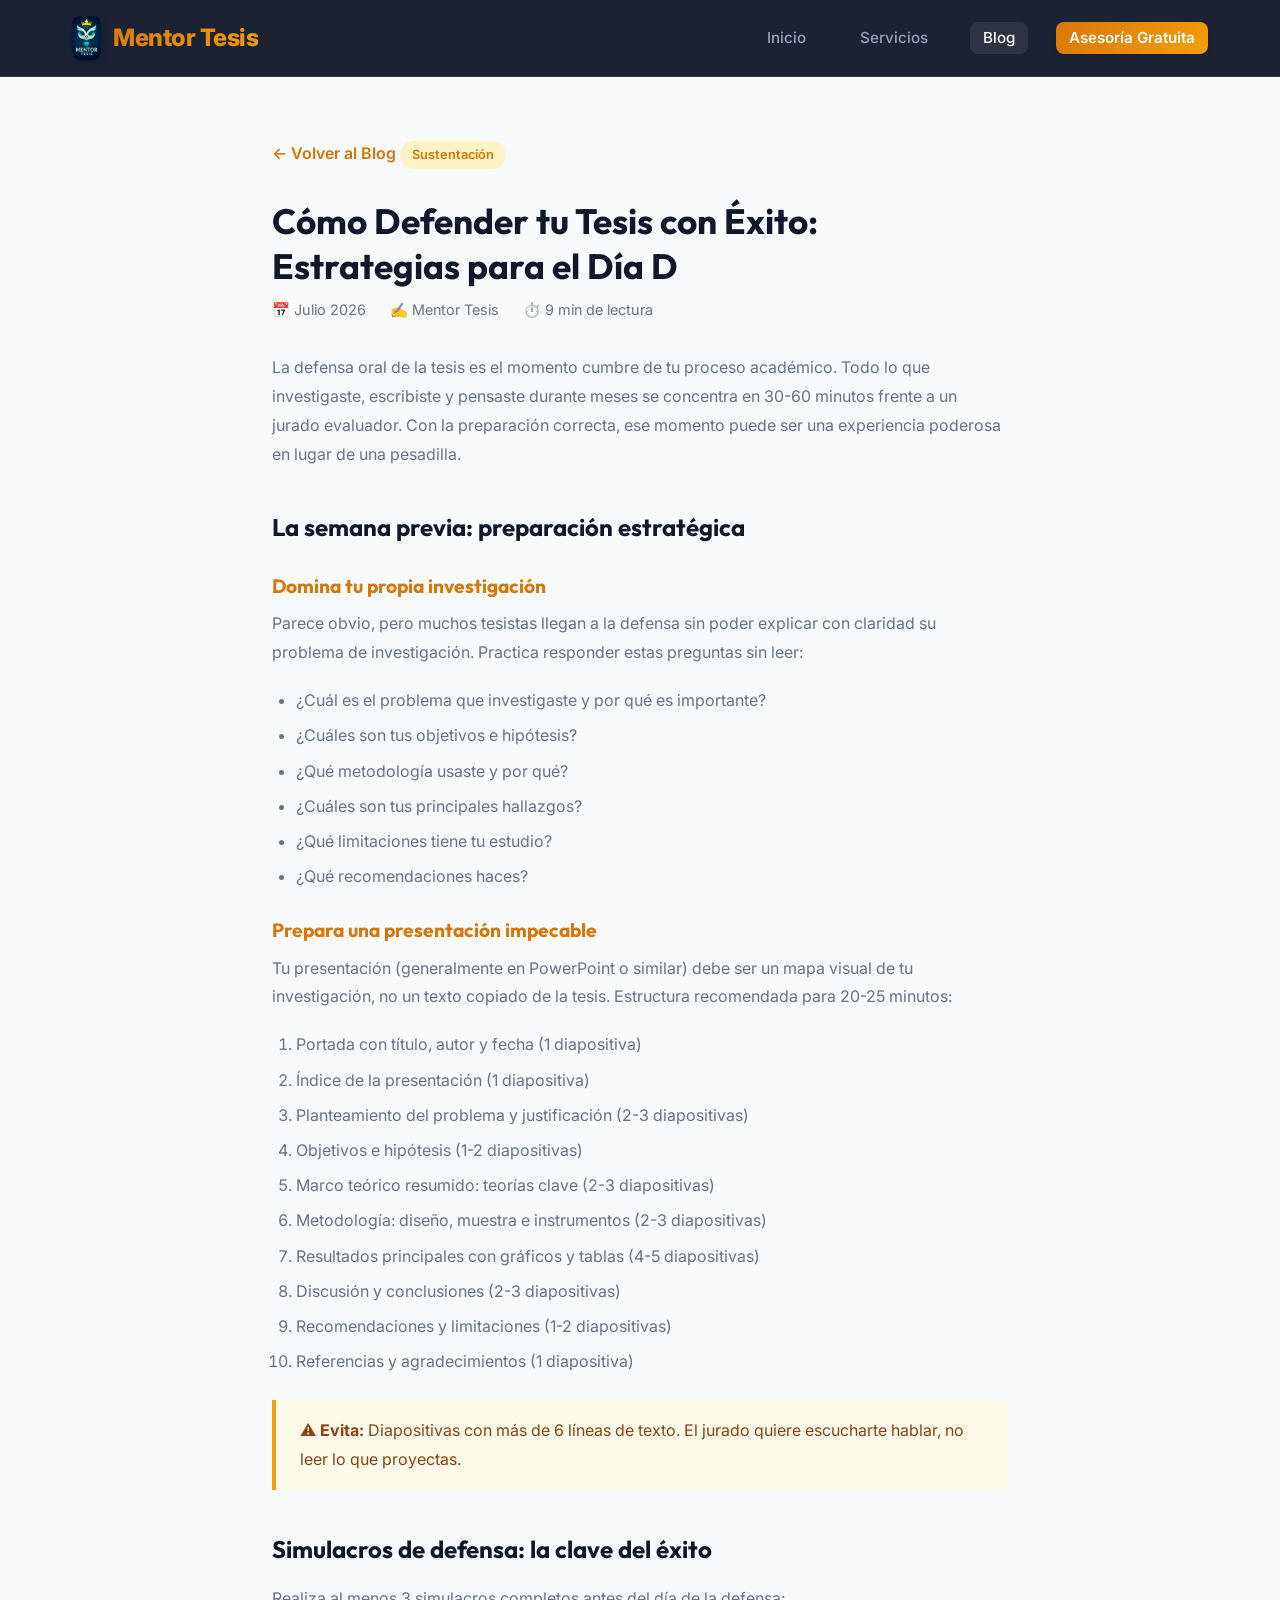
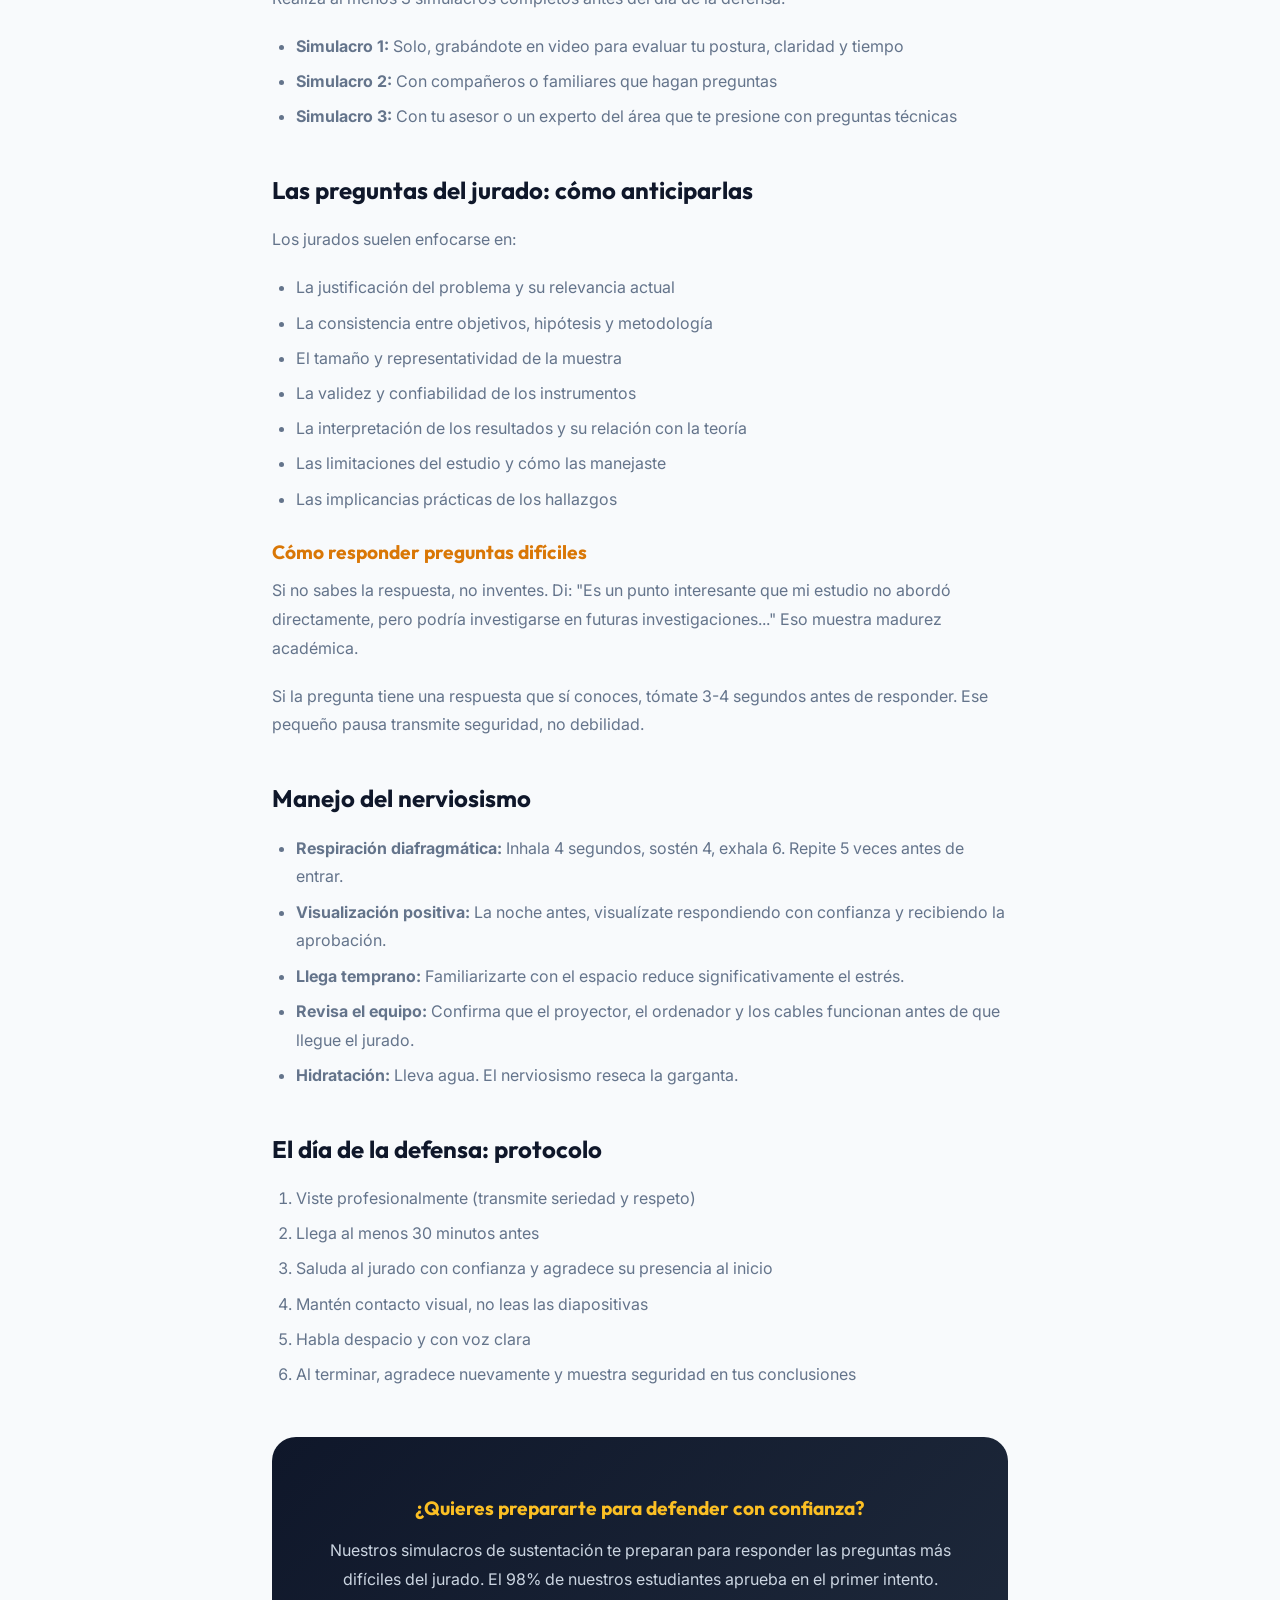
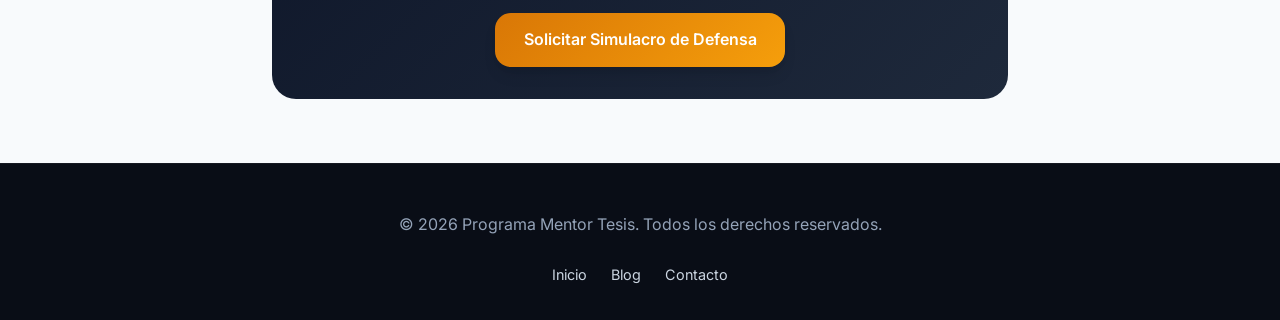
==== blog-defender-tesis.html @ 9d478958 "Add blog section: 5 articles on thesis writing, methodology, defense and AI tools" ====
<!DOCTYPE html>
<html lang="es">
<head>
  <meta charset="UTF-8">
  <meta name="viewport" content="width=device-width, initial-scale=1.0">
  <meta name="description" content="Cómo preparar y aprobar la defensa de tu tesis: estrategias de presentación, manejo del jurado y control del nerviosismo.">
  <title>Cómo Defender tu Tesis con Éxito | Mentor Tesis Blog</title>
  <link rel="stylesheet" href="css/styles.css">
  <style>
    .blog-article { max-width: 800px; margin: 4rem auto; padding: 0 2rem; }
    .blog-article h1 { font-size: 2.2rem; color: var(--primary); margin-bottom: 0.5rem; line-height: 1.3; }
    .blog-meta { color: var(--text-muted); font-size: 0.9rem; margin-bottom: 2rem; display: flex; gap: 1.5rem; flex-wrap: wrap; }
    .blog-meta span { display: flex; align-items: center; gap: 0.3rem; }
    .blog-article h2 { font-size: 1.5rem; color: var(--primary); margin: 2.5rem 0 1rem; }
    .blog-article h3 { font-size: 1.2rem; color: var(--accent); margin: 1.5rem 0 0.5rem; }
    .blog-article p { font-size: 1rem; line-height: 1.8; color: var(--text-muted); margin-bottom: 1.2rem; }
    .blog-article ul, .blog-article ol { padding-left: 1.5rem; margin-bottom: 1.2rem; }
    .blog-article li { line-height: 1.8; color: var(--text-muted); font-size: 1rem; margin-bottom: 0.4rem; }
    .blog-tag { background: var(--accent-light); color: var(--accent); padding: 0.25rem 0.75rem; border-radius: 20px; font-size: 0.8rem; font-weight: 600; display: inline-block; margin-bottom: 1rem; }
    .blog-cta-box { background: linear-gradient(135deg, #0f172a 0%, #1e293b 100%); color: white; padding: 2rem; border-radius: var(--radius-lg); margin: 3rem 0; text-align: center; }
    .blog-cta-box h3 { color: #fbbf24; margin-bottom: 0.8rem; }
    .blog-cta-box p { color: #cbd5e1; margin-bottom: 1.2rem; }
    .back-link { display: inline-flex; align-items: center; gap: 0.5rem; color: var(--accent); text-decoration: none; font-weight: 600; margin-bottom: 2rem; }
    .back-link:hover { text-decoration: underline; }
    .warning-box { background: #fffbeb; border-left: 4px solid #f59e0b; padding: 1rem 1.5rem; border-radius: 0 8px 8px 0; margin: 1.5rem 0; }
    .warning-box p { color: #92400e; margin: 0; }
  </style>
</head>
<body>
  <header>
    <div class="header-container">
      <a href="index.html" class="logo-wrapper">
        <img src="img/logo.jpg" alt="Mentor Tesis Logo" class="logo-img">
        <span class="logo-text">Mentor Tesis</span>
      </a>
      <nav>
        <ul>
          <li><a href="index.html">Inicio</a></li>
          <li><a href="servicios.html">Servicios</a></li>
          <li><a href="blog.html" class="active">Blog</a></li>
          <li><a href="contacto.html" class="nav-cta">Asesoría Gratuita</a></li>
        </ul>
      </nav>
    </div>
  </header>

  <main>
    <div class="blog-article">
      <a href="blog.html" class="back-link">← Volver al Blog</a>
      <span class="blog-tag">Sustentación</span>
      <h1>Cómo Defender tu Tesis con Éxito: Estrategias para el Día D</h1>
      <div class="blog-meta">
        <span>📅 Julio 2026</span>
        <span>✍️ Mentor Tesis</span>
        <span>⏱️ 9 min de lectura</span>
      </div>

      <p>La defensa oral de la tesis es el momento cumbre de tu proceso académico. Todo lo que investigaste, escribiste y pensaste durante meses se concentra en 30-60 minutos frente a un jurado evaluador. Con la preparación correcta, ese momento puede ser una experiencia poderosa en lugar de una pesadilla.</p>

      <h2>La semana previa: preparación estratégica</h2>

      <h3>Domina tu propia investigación</h3>
      <p>Parece obvio, pero muchos tesistas llegan a la defensa sin poder explicar con claridad su problema de investigación. Practica responder estas preguntas sin leer:</p>
      <ul>
        <li>¿Cuál es el problema que investigaste y por qué es importante?</li>
        <li>¿Cuáles son tus objetivos e hipótesis?</li>
        <li>¿Qué metodología usaste y por qué?</li>
        <li>¿Cuáles son tus principales hallazgos?</li>
        <li>¿Qué limitaciones tiene tu estudio?</li>
        <li>¿Qué recomendaciones haces?</li>
      </ul>

      <h3>Prepara una presentación impecable</h3>
      <p>Tu presentación (generalmente en PowerPoint o similar) debe ser un mapa visual de tu investigación, no un texto copiado de la tesis. Estructura recomendada para 20-25 minutos:</p>
      <ol>
        <li>Portada con título, autor y fecha (1 diapositiva)</li>
        <li>Índice de la presentación (1 diapositiva)</li>
        <li>Planteamiento del problema y justificación (2-3 diapositivas)</li>
        <li>Objetivos e hipótesis (1-2 diapositivas)</li>
        <li>Marco teórico resumido: teorías clave (2-3 diapositivas)</li>
        <li>Metodología: diseño, muestra e instrumentos (2-3 diapositivas)</li>
        <li>Resultados principales con gráficos y tablas (4-5 diapositivas)</li>
        <li>Discusión y conclusiones (2-3 diapositivas)</li>
        <li>Recomendaciones y limitaciones (1-2 diapositivas)</li>
        <li>Referencias y agradecimientos (1 diapositiva)</li>
      </ol>

      <div class="warning-box">
        <p>⚠️ <strong>Evita:</strong> Diapositivas con más de 6 líneas de texto. El jurado quiere escucharte hablar, no leer lo que proyectas.</p>
      </div>

      <h2>Simulacros de defensa: la clave del éxito</h2>
      <p>Realiza al menos 3 simulacros completos antes del día de la defensa:</p>
      <ul>
        <li><strong>Simulacro 1:</strong> Solo, grabándote en video para evaluar tu postura, claridad y tiempo</li>
        <li><strong>Simulacro 2:</strong> Con compañeros o familiares que hagan preguntas</li>
        <li><strong>Simulacro 3:</strong> Con tu asesor o un experto del área que te presione con preguntas técnicas</li>
      </ul>

      <h2>Las preguntas del jurado: cómo anticiparlas</h2>
      <p>Los jurados suelen enfocarse en:</p>
      <ul>
        <li>La justificación del problema y su relevancia actual</li>
        <li>La consistencia entre objetivos, hipótesis y metodología</li>
        <li>El tamaño y representatividad de la muestra</li>
        <li>La validez y confiabilidad de los instrumentos</li>
        <li>La interpretación de los resultados y su relación con la teoría</li>
        <li>Las limitaciones del estudio y cómo las manejaste</li>
        <li>Las implicancias prácticas de los hallazgos</li>
      </ul>

      <h3>Cómo responder preguntas difíciles</h3>
      <p>Si no sabes la respuesta, no inventes. Di: "Es un punto interesante que mi estudio no abordó directamente, pero podría investigarse en futuras investigaciones..." Eso muestra madurez académica.</p>
      <p>Si la pregunta tiene una respuesta que sí conoces, tómate 3-4 segundos antes de responder. Ese pequeño pausa transmite seguridad, no debilidad.</p>

      <h2>Manejo del nerviosismo</h2>
      <ul>
        <li><strong>Respiración diafragmática:</strong> Inhala 4 segundos, sostén 4, exhala 6. Repite 5 veces antes de entrar.</li>
        <li><strong>Visualización positiva:</strong> La noche antes, visualízate respondiendo con confianza y recibiendo la aprobación.</li>
        <li><strong>Llega temprano:</strong> Familiarizarte con el espacio reduce significativamente el estrés.</li>
        <li><strong>Revisa el equipo:</strong> Confirma que el proyector, el ordenador y los cables funcionan antes de que llegue el jurado.</li>
        <li><strong>Hidratación:</strong> Lleva agua. El nerviosismo reseca la garganta.</li>
      </ul>

      <h2>El día de la defensa: protocolo</h2>
      <ol>
        <li>Viste profesionalmente (transmite seriedad y respeto)</li>
        <li>Llega al menos 30 minutos antes</li>
        <li>Saluda al jurado con confianza y agradece su presencia al inicio</li>
        <li>Mantén contacto visual, no leas las diapositivas</li>
        <li>Habla despacio y con voz clara</li>
        <li>Al terminar, agradece nuevamente y muestra seguridad en tus conclusiones</li>
      </ol>

      <div class="blog-cta-box">
        <h3>¿Quieres prepararte para defender con confianza?</h3>
        <p>Nuestros simulacros de sustentación te preparan para responder las preguntas más difíciles del jurado. El 98% de nuestros estudiantes aprueba en el primer intento.</p>
        <a href="contacto.html" class="btn btn-primary">Solicitar Simulacro de Defensa</a>
      </div>
    </div>
  </main>

  <footer>
    <div class="footer-content">
      <p>&copy; 2026 Programa Mentor Tesis. Todos los derechos reservados.</p>
      <ul class="footer-links">
        <li><a href="index.html">Inicio</a></li>
        <li><a href="blog.html">Blog</a></li>
        <li><a href="contacto.html">Contacto</a></li>
      </ul>
    </div>
  </footer>
</body>
</html>
---- css/styles.css ----
/* css/styles.css - Mentor Tesis Modern Design System */
@import url("https://fonts.googleapis.com/css2?family=Outfit:wght@300;400;600;700;800&family=Inter:wght@300;400;500;600;700&display=swap");

:root {
  --primary: #0f172a;
  --primary-light: #1e293b;
  --primary-accent: #312e81;
  --accent: #d97706;
  --accent-hover: #b45309;
  --accent-light: #fef3c7;
  --accent-gradient: linear-gradient(135deg, #d97706 0%, #f59e0b 100%);
  --hero-gradient: linear-gradient(135deg, #0f172a 0%, #1e1b4b 50%, #0f172a 100%);
  --bg-light: #f8fafc;
  --card-bg: #ffffff;
  --text-dark: #0f172a;
  --text-muted: #64748b;
  --text-light: #f8fafc;
  --border-color: #e2e8f0;
  --radius-sm: 8px;
  --radius-md: 16px;
  --radius-lg: 24px;
  --shadow-sm: 0 4px 6px -1px rgba(0, 0, 0, 0.05), 0 2px 4px -1px rgba(0, 0, 0, 0.03);
  --shadow-md: 0 10px 15px -3px rgba(0, 0, 0, 0.1), 0 4px 6px -2px rgba(0, 0, 0, 0.05);
  --shadow-lg: 0 20px 25px -5px rgba(0, 0, 0, 0.1), 0 10px 10px -5px rgba(0, 0, 0, 0.04);
  --shadow-glow: 0 0 25px rgba(217, 119, 6, 0.25);
  --transition: all 0.3s cubic-bezier(0.4, 0, 0.2, 1);
}

* {
  box-sizing: border-box;
  margin: 0;
  padding: 0;
}

body {
  font-family: "Inter", sans-serif;
  background-color: var(--bg-light);
  color: var(--text-dark);
  line-height: 1.6;
  overflow-x: hidden;
}

h1, h2, h3, h4, .font-heading {
  font-family: "Outfit", sans-serif;
}

/* Header & Navigation */
header {
  background: rgba(15, 23, 42, 0.95);
  backdrop-filter: blur(12px);
  color: var(--text-light);
  position: sticky;
  top: 0;
  z-index: 1000;
  border-bottom: 1px solid rgba(255, 255, 255, 0.1);
}

.header-container {
  max-width: 1200px;
  margin: 0 auto;
  padding: 1rem 2rem;
  display: flex;
  justify-content: space-between;
  align-items: center;
}

.logo-wrapper {
  display: flex;
  align-items: center;
  gap: 12px;
  text-decoration: none;
  color: var(--text-light);
}

.logo-img {
  height: 44px;
  width: auto;
  border-radius: var(--radius-sm);
  box-shadow: 0 2px 8px rgba(0,0,0,0.2);
}

.logo-text {
  font-size: 1.5rem;
  font-weight: 800;
  background: var(--accent-gradient);
  -webkit-background-clip: text;
  -webkit-text-fill-color: transparent;
  letter-spacing: -0.5px;
}

nav ul {
  list-style: none;
  display: flex;
  gap: 1.8rem;
  align-items: center;
}

nav a {
  text-decoration: none;
  color: #94a3b8;
  font-weight: 500;
  font-size: 0.95rem;
  transition: var(--transition);
  padding: 0.4rem 0.8rem;
  border-radius: var(--radius-sm);
}

nav a:hover, nav a.active {
  color: #ffffff;
  background: rgba(255, 255, 255, 0.08);
}

.nav-cta {
  background: var(--accent-gradient) !important;
  color: #ffffff !important;
  font-weight: 600 !important;
  box-shadow: var(--shadow-sm);
}

.nav-cta:hover {
  transform: translateY(-2px);
  box-shadow: var(--shadow-glow);
}

/* Hero Section */
#hero {
  background: var(--hero-gradient);
  color: var(--text-light);
  padding: 5rem 2rem 6rem;
  position: relative;
  overflow: hidden;
}

#hero::before {
  content: "";
  position: absolute;
  top: -10%;
  right: -5%;
  width: 500px;
  height: 500px;
  background: radial-gradient(circle, rgba(217, 119, 6, 0.15) 0%, rgba(0,0,0,0) 70%);
  border-radius: 50%;
  pointer-events: none;
}

.hero-container {
  max-width: 1200px;
  margin: 0 auto;
  display: grid;
  grid-template-columns: 1fr 1fr;
  gap: 4rem;
  align-items: center;
}

.hero-badge {
  display: inline-flex;
  align-items: center;
  gap: 8px;
  background: rgba(217, 119, 6, 0.15);
  border: 1px solid rgba(217, 119, 6, 0.3);
  color: #fbbf24;
  padding: 0.4rem 1rem;
  border-radius: 50px;
  font-size: 0.85rem;
  font-weight: 600;
  margin-bottom: 1.5rem;
}

.hero-content h1 {
  font-size: 3rem;
  font-weight: 800;
  line-height: 1.15;
  margin-bottom: 1.2rem;
  letter-spacing: -0.5px;
}

.hero-content h1 span {
  background: var(--accent-gradient);
  -webkit-background-clip: text;
  -webkit-text-fill-color: transparent;
}

.hero-content p {
  font-size: 1.15rem;
  color: #cbd5e1;
  margin-bottom: 2rem;
  max-width: 540px;
}

.hero-buttons {
  display: flex;
  gap: 1rem;
  flex-wrap: wrap;
}

.btn {
  display: inline-flex;
  align-items: center;
  justify-content: center;
  gap: 8px;
  padding: 0.9rem 1.8rem;
  border-radius: var(--radius-md);
  font-weight: 600;
  font-size: 1rem;
  text-decoration: none;
  transition: var(--transition);
  cursor: pointer;
}

.btn-primary {
  background: var(--accent-gradient);
  color: #ffffff;
  box-shadow: var(--shadow-md);
}

.btn-primary:hover {
  transform: translateY(-3px);
  box-shadow: var(--shadow-glow);
}

.btn-secondary {
  background: rgba(255, 255, 255, 0.08);
  color: #ffffff;
  border: 1px solid rgba(255, 255, 255, 0.2);
}

.btn-secondary:hover {
  background: rgba(255, 255, 255, 0.15);
  transform: translateY(-2px);
}

.hero-image-wrapper {
  position: relative;
}

.hero-img {
  width: 100%;
  border-radius: var(--radius-lg);
  box-shadow: var(--shadow-lg), 0 0 30px rgba(0,0,0,0.5);
  border: 1px solid rgba(255,255,255,0.1);
  transition: var(--transition);
}

.hero-img:hover {
  transform: scale(1.02);
}

/* Amazon Book Showcase Section */
#libro-destacado {
  padding: 5rem 2rem;
  background: #ffffff;
  border-bottom: 1px solid var(--border-color);
}

.section-container {
  max-width: 1200px;
  margin: 0 auto;
}

.section-header {
  text-align: center;
  max-width: 700px;
  margin: 0 auto 3.5rem;
}

.section-tag {
  color: var(--accent);
  font-weight: 700;
  text-transform: uppercase;
  font-size: 0.85rem;
  letter-spacing: 1.5px;
  margin-bottom: 0.5rem;
  display: block;
}

.section-header h2 {
  font-size: 2.3rem;
  color: var(--text-dark);
  font-weight: 800;
}

.book-card {
  display: grid;
  grid-template-columns: 320px 1fr;
  gap: 3.5rem;
  background: linear-gradient(135deg, #0f172a 0%, #1e293b 100%);
  border-radius: var(--radius-lg);
  padding: 3rem;
  color: #ffffff;
  box-shadow: var(--shadow-lg);
  align-items: center;
  position: relative;
  overflow: hidden;
}

.book-card::after {
  content: "";
  position: absolute;
  bottom: -30%;
  right: -10%;
  width: 350px;
  height: 350px;
  background: radial-gradient(circle, rgba(217, 119, 6, 0.2) 0%, rgba(0,0,0,0) 70%);
  pointer-events: none;
}

.book-cover-link {
  display: block;
  text-decoration: none;
  perspective: 1000px;
}

.book-cover-img {
  width: 100%;
  border-radius: var(--radius-md);
  box-shadow: 0 15px 30px rgba(0, 0, 0, 0.4);
  transition: var(--transition);
  border: 1px solid rgba(255, 255, 255, 0.15);
}

.book-cover-link:hover .book-cover-img {
  transform: translateY(-8px) rotateY(-4deg);
  box-shadow: 0 25px 40px rgba(217, 119, 6, 0.3);
}

.book-info h3 {
  font-size: 2rem;
  font-weight: 800;
  margin-bottom: 0.5rem;
  color: #ffffff;
}

.book-author {
  font-size: 1.1rem;
  color: #fbbf24;
  font-weight: 600;
  margin-bottom: 1.5rem;
  display: flex;
  align-items: center;
  gap: 8px;
}

.book-description {
  color: #cbd5e1;
  font-size: 1.05rem;
  line-height: 1.7;
  margin-bottom: 2rem;
}

.book-features {
  list-style: none;
  margin-bottom: 2rem;
  display: grid;
  grid-template-columns: 1fr 1fr;
  gap: 0.8rem;
}

.book-features li {
  display: flex;
  align-items: center;
  gap: 8px;
  color: #e2e8f0;
  font-size: 0.95rem;
}

.book-features li::before {
  content: "v ";
  color: #fbbf24;
  font-weight: bold;
}

.amazon-btn {
  background: #f59e0b;
  color: #0f172a;
  font-weight: 700;
  font-size: 1.05rem;
  padding: 1rem 2rem;
  border-radius: var(--radius-md);
  text-decoration: none;
  display: inline-flex;
  align-items: center;
  gap: 12px;
  box-shadow: 0 4px 15px rgba(245, 158, 11, 0.4);
  transition: var(--transition);
}

.amazon-btn:hover {
  background: #fbbf24;
  transform: translateY(-3px);
  box-shadow: 0 8px 25px rgba(245, 158, 11, 0.6);
}

/* Services Section */
#servicios-resumen {
  padding: 5rem 2rem;
  background: var(--bg-light);
}

.services-grid {
  display: grid;
  grid-template-columns: repeat(auto-fit, minmax(260px, 1fr));
  gap: 2rem;
}

.service-card {
  background: var(--card-bg);
  padding: 2.2rem;
  border-radius: var(--radius-md);
  border: 1px solid var(--border-color);
  box-shadow: var(--shadow-sm);
  transition: var(--transition);
}

.service-card:hover {
  transform: translateY(-6px);
  box-shadow: var(--shadow-md);
  border-color: rgba(217, 119, 6, 0.3);
}

.service-icon {
  width: 56px;
  height: 56px;
  background: var(--accent-light);
  color: var(--accent);
  border-radius: var(--radius-sm);
  display: flex;
  align-items: center;
  justify-content: center;
  font-size: 1.5rem;
  font-weight: bold;
  margin-bottom: 1.5rem;
}

.service-card h3 {
  font-size: 1.3rem;
  color: var(--text-dark);
  margin-bottom: 0.8rem;
  font-weight: 700;
}

.service-card p {
  color: var(--text-muted);
  font-size: 0.95rem;
  line-height: 1.6;
}

/* Stats Section */
#stats {
  background: var(--primary);
  color: #ffffff;
  padding: 4rem 2rem;
}

.stats-grid {
  display: grid;
  grid-template-columns: repeat(auto-fit, minmax(200px, 1fr));
  gap: 2rem;
  text-align: center;
}

.stat-item h3 {
  font-size: 2.8rem;
  font-weight: 800;
  color: #fbbf24;
  margin-bottom: 0.3rem;
}

.stat-item p {
  color: #94a3b8;
  font-size: 1rem;
  font-weight: 500;
}

/* Footer */
footer {
  background: #090d16;
  color: #94a3b8;
  padding: 3rem 2rem 2rem;
  text-align: center;
  border-top: 1px solid rgba(255, 255, 255, 0.05);
}

.footer-content {
  max-width: 1200px;
  margin: 0 auto;
  display: flex;
  flex-direction: column;
  align-items: center;
  gap: 1.5rem;
}

.footer-links {
  display: flex;
  gap: 1.5rem;
  list-style: none;
}

.footer-links a {
  color: #cbd5e1;
  text-decoration: none;
  font-size: 0.9rem;
  transition: var(--transition);
}

.footer-links a:hover {
  color: var(--accent);
}

.img-izquierda {
  float: left;
  max-width: 150px;
  height: auto;
  margin-right: 15px;
}

.img-derecha {
  float: right;
  max-width: 150px;
  height: auto;
  margin-left: 15px;
}

/* Testimonials Section Styles */
.testimonials-grid {
  display: grid;
  grid-template-columns: repeat(auto-fit, minmax(300px, 1fr));
  gap: 2rem;
  margin-top: 2rem;
}

.testimonial-card {
  background: #f8fafc;
  padding: 2rem;
  border-radius: var(--radius-md);
  border: 1px solid var(--border-color);
  box-shadow: var(--shadow-sm);
  display: flex;
  flex-direction: column;
  justify-content: space-between;
  transition: var(--transition);
}

.testimonial-card:hover {
  transform: translateY(-5px);
  box-shadow: var(--shadow-md);
  border-color: rgba(217, 119, 6, 0.3);
}

.stars {
  color: #f59e0b;
  font-size: 1.2rem;
  margin-bottom: 1rem;
}

.quote-text {
  color: var(--text-dark);
  font-size: 1rem;
  line-height: 1.6;
  font-style: italic;
  margin-bottom: 1.5rem;
}

.user-info {
  display: flex;
  align-items: center;
  gap: 12px;
}

.user-avatar {
  width: 48px;
  height: 48px;
  background: var(--primary);
  color: #ffffff;
  border-radius: 50%;
  display: flex;
  align-items: center;
  justify-content: center;
  font-weight: 700;
  font-size: 1.1rem;
}

.user-details h4 {
  font-size: 1rem;
  color: var(--primary);
  margin-bottom: 0.1rem;
}

.user-details p {
  font-size: 0.85rem;
  color: var(--text-muted);
}

/* Responsiveness */
@media (max-width: 900px) {
  .hero-container {
    grid-template-columns: 1fr;
    text-align: center;
    gap: 2.5rem;
  }
  
  .hero-content p {
    margin-left: auto;
    margin-right: auto;
  }
  
  .hero-buttons {
    justify-content: center;
  }

  .book-card {
    grid-template-columns: 1fr;
    text-align: center;
    padding: 2rem;
  }

  .book-author {
    justify-content: center;
  }

  .book-features {
    grid-template-columns: 1fr;
    text-align: left;
  }

  .header-container {
    flex-direction: column;
    gap: 1rem;
  }
}
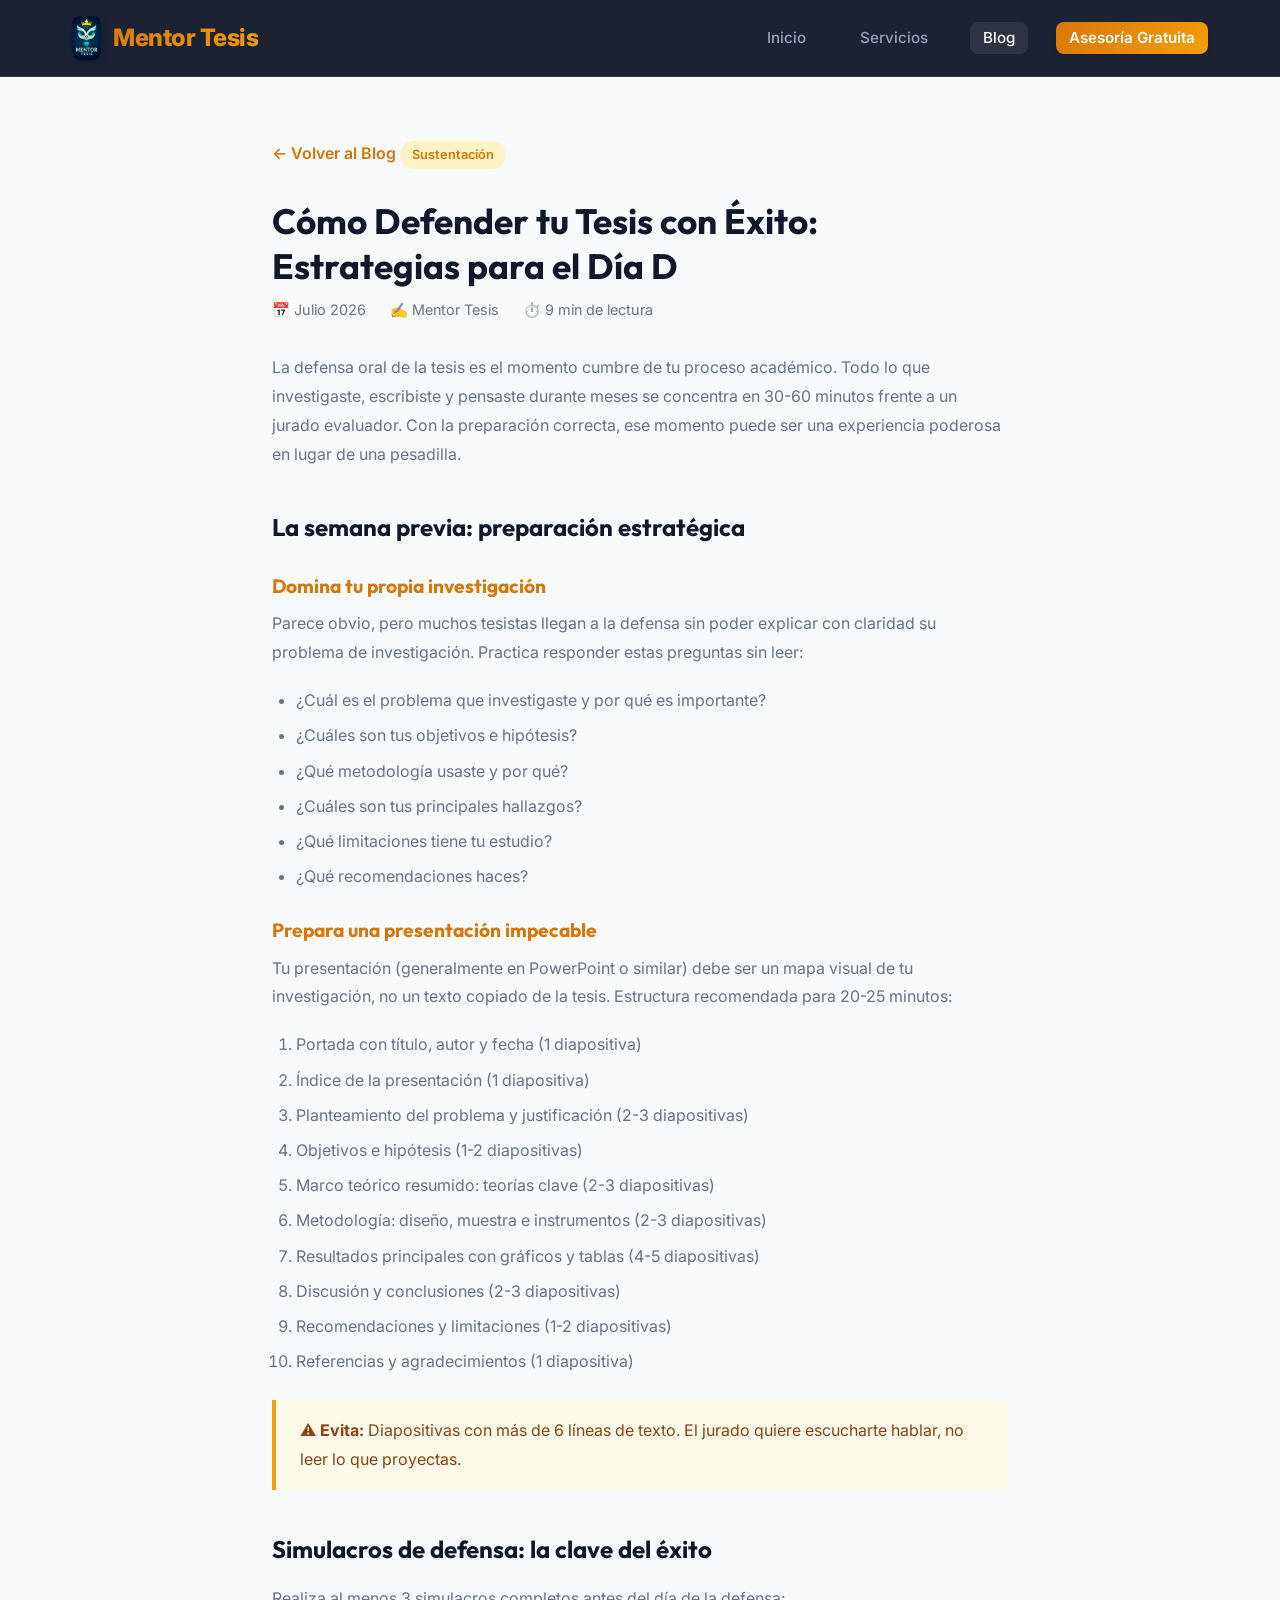
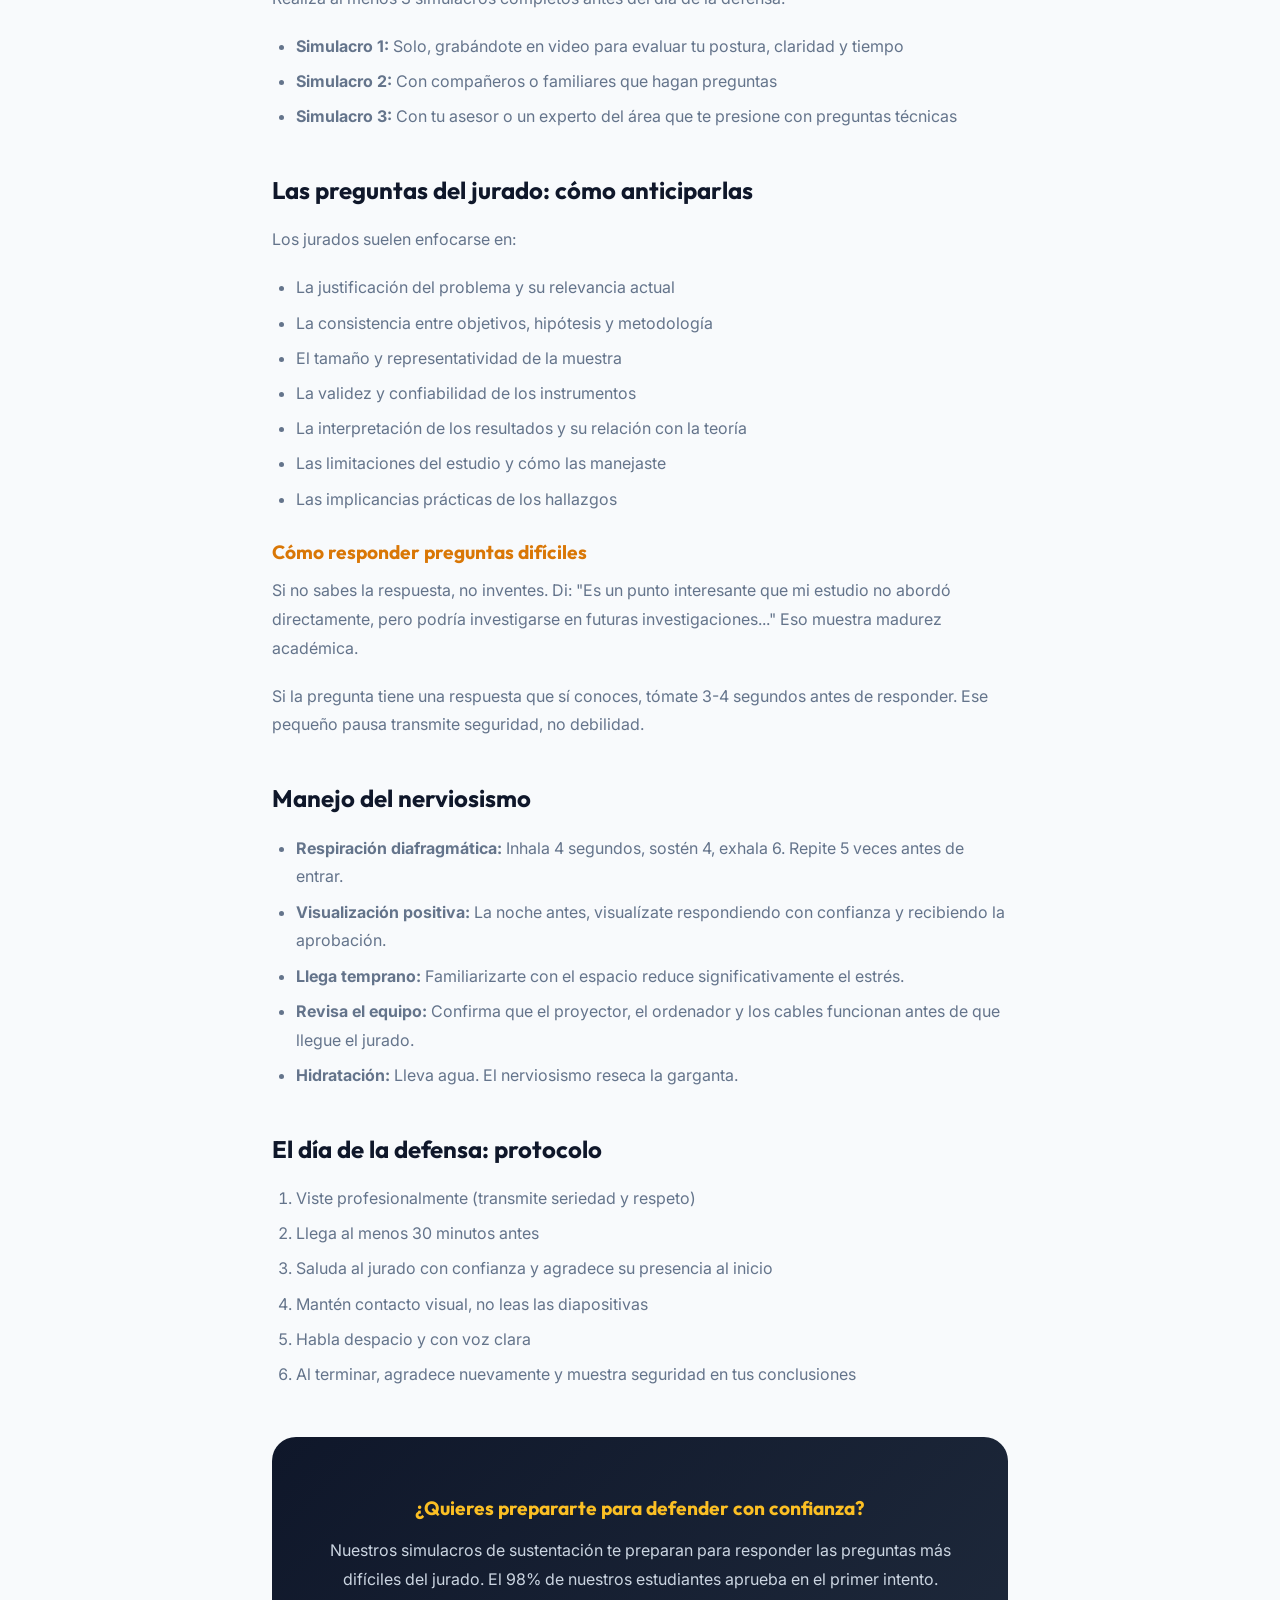
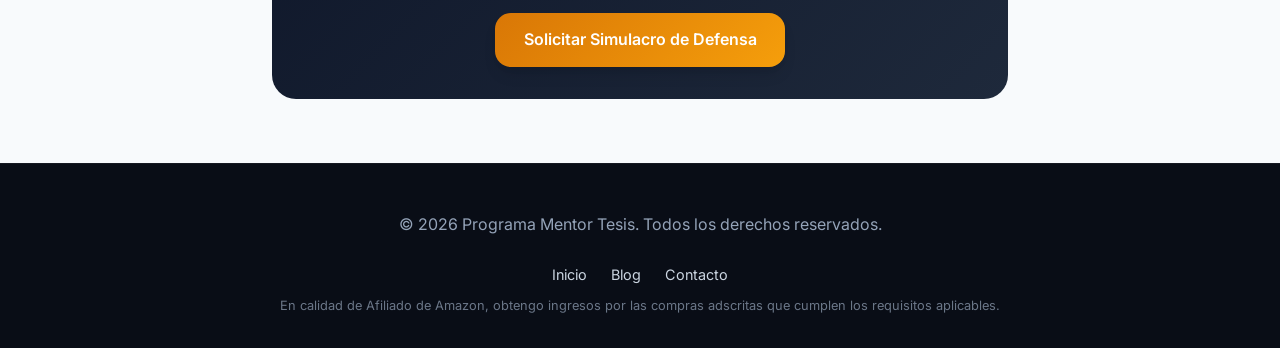
==== commit a5b18c79: "Add Contact page and Amazon Affiliate disclosure compliance" ====
--- a/blog-defender-tesis.html
+++ b/blog-defender-tesis.html
@@ -1,6 +1,16 @@
 <!DOCTYPE html>
 <html lang="es">
 <head>
+<!-- Google tag (gtag.js) -->
+<script async src="https://www.googletagmanager.com/gtag/js?id=G-GPL8CZELKK"></script>
+<script>
+  window.dataLayer = window.dataLayer || [];
+  function gtag(){dataLayer.push(arguments);}
+  gtag("js", new Date());
+
+  gtag("config", "G-GPL8CZELKK");
+</script>
+
   <meta charset="UTF-8">
   <meta name="viewport" content="width=device-width, initial-scale=1.0">
   <meta name="description" content="Cómo preparar y aprobar la defensa de tu tesis: estrategias de presentación, manejo del jurado y control del nerviosismo.">
@@ -149,6 +159,8 @@
         <li><a href="contacto.html">Contacto</a></li>
       </ul>
     </div>
-  </footer>
+  
+            <p style="font-size: 0.8rem; opacity: 0.7; margin-top: 0.5rem; text-align: center;">En calidad de Afiliado de Amazon, obtengo ingresos por las compras adscritas que cumplen los requisitos aplicables.</p>
+        </footer>
 </body>
 </html>
